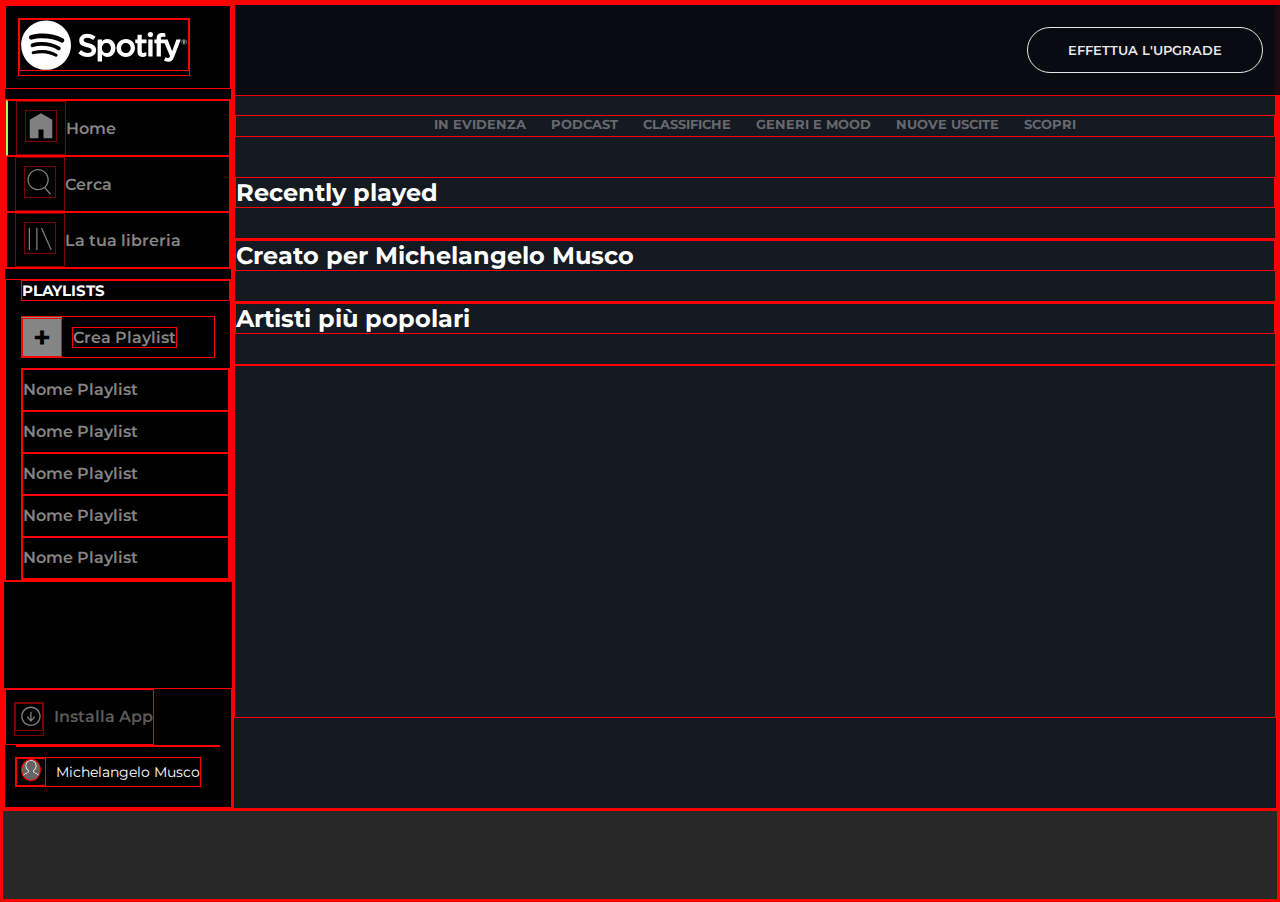
==== day-2/index.html @ 6890e853 "feat: started main sections" ====
<!DOCTYPE html>
<html lang="en">

<head>

    <!-- aggiunti link di stile -->

    <link rel="preconnect" href="https://fonts.googleapis.com">
    <link rel="preconnect" href="https://fonts.gstatic.com" crossorigin>
    <link href="https://fonts.googleapis.com/css2?family=Montserrat:ital,wght@0,100..900;1,100..900&display=swap"
        rel="stylesheet">

    <link rel="stylesheet" href="css/style.css">

    <!-- /aggiunti link di stile -->

    <meta charset="UTF-8">
    <meta name="viewport" content="width=device-width, initial-scale=1.0">
    <title>Spotify</title>
</head>

<body>



    <div id="top_box">

        <!-- sidebar -->

        <div class="col_left">

            <div class="col_left_top">

                <div class="logo">

                    <a class="small_logo" href="https://www.google.com"><img src="../img/logo-small.svg"
                            alt="logo_small"></a>

                    <a class="big_logo" href="https://www.google.com"><img src="../img/logo.svg" alt="logo"></a>

                </div>

                <div class="menu">

                    <div class="icons home">

                        <a href="https://www.google.com">

                            <img src="../img/home.svg" alt="home">

                        </a>

                        <h3>Home</h3>

                    </div>

                    <div class="icons search">

                        <a href="https://www.google.com">

                            <img src="../img/search.svg" alt="search">

                        </a>

                        <h3>Cerca</h3>

                    </div>

                    <div class="icons library">

                        <a href="https://www.google.com">

                            <img src="../img/libreria.svg" alt="library">

                        </a>

                        <h3>La tua libreria</h3>

                    </div>

                </div>      
               
                <div class="playlists">

                    <h2>PLAYLISTS</h2>

                    <div class="new_playlist">

                        <button class="add_button">
                            <h4>+</h4>
                        </button>

                        <h3>Crea Playlist</h3>

                    </div>

                    <ul>
                        <li>Nome Playlist</li>
                        <li>Nome Playlist</li>
                        <li>Nome Playlist</li>
                        <li>Nome Playlist</li>
                        <li>Nome Playlist</li>
                    </ul>

                </div>

            </div>
            
            <div class="col_left_bottom">

                <div class="profile">

                    <a href="https://www.google.com">
                        <img src="../img/download.svg" alt="download_app">
                    </a>
                    <h3>Installa App</h3>

                </div>

                <hr>

                <div class="profile_2">

                    <a href="https://www.google.com">
                        <img class="img_profile" src="../img/profile.svg" alt="download_app">
                    </a>
                    <h3>Michelangelo Musco</h3>

                </div>

            </div>

        </div>

        <!-- /sidebar -->

        <!-- main -->

        <div class="col_right">

            <header class="header">

                <button id="button_upgrade">EFFETTUA L'UPGRADE</button>

            </header>

            <main class="main">

                <nav class="nav">

                    <button>IN EVIDENZA</button>
                    <button>PODCAST</button>
                    <button>CLASSIFICHE</button>
                    <button>GENERI E MOOD</button>
                    <button>NUOVE USCITE</button>
                    <button>SCOPRI</button>

                </nav>

                <h2>Recently played</h2>

                <section class="recently_played"></section>

                <h2>Creato per Michelangelo Musco</h2>

                <section class="created_for_you"></section>

                <h2>Artisti più popolari</h2>
                
                <section class="most_viewed"></section>

            </main>

        </div>

    </div>

    <!-- /main -->

    <!-- footer -->

    <div id="bottom_box"></div>

    <!-- /footer -->

</body>

</html>
---- day-2/css/style.css ----
/* reset */

*{
    box-sizing: border-box;
    padding: 0;
    margin: 0;
    font-family: "Montserrat", serif;
    border: 1px solid red;
}

body{
    height: 100vh;
    background-color: #151922;
}

/* /reset */


/* macrostruttura top e bottom */

#top_box{
    display: flex;
    height: calc(100% - 90px);
}

#bottom_box{
    background-color: #282828;
    height: 90px;
}

/* /macrostruttura top e bottom */


/* struttura colonna sinistra */

.col_left{
    width: 50px;
    overflow: auto;
    display: flex;
    flex-direction: column;
    height: 100%;
    background-color: black;
}

.big_logo{
    display: none;
}

.logo{
    padding: 12px;
    margin-bottom: 10px;
}

.menu{
    color: #5b5b5b;
}

.icons{
    padding:0 8px;
}

.home{
    border-left: 2px solid #b5f84a;    
}

.home:hover{
    border-left: 2px solid #b5f84a;
}

.search:hover{
    border-left: 2px solid #b5f84a;    
}

.library:hover{
    border-left: 2px solid #b5f84a;    
}

.menu a{
    opacity: 0.5;
}

.menu h3{
    font-size: 16px;
    font-weight: 600;
    display: none;
}

.playlists{
    display: none;
}

.col_left_bottom{
    display: flex;
    flex-direction: column;
    align-items: flex-start;
    margin-top: auto;
}

.profile{
    display: flex;
    align-items: center;
}

.profile > a{
    width: 30px;
    margin: 12px 10px 8px 8px;
    opacity: 0.5;
}

.profile > h3{
    color: #5b5b5b; 
    font-size: 16px;   
    font-weight: 600;
    display: none;
}

hr{
    display: none;
    margin: 0 auto;
    width: 90%;
    color: #9a9a9a;
    margin-bottom: 10px;
}

.profile_2{
    display: flex;
    align-items: center;
    margin: 0 10px 20px 10px;
}

.profile_2 > a{
    width: 30px;
    margin-right: 10px;
    padding:0 4px;
}

.profile_2 > h3{
    color: white;
    font-size: 14px;
    font-weight: 400;
    display: none;
}

.img_profile{
    background-color: #656565;
    border-radius: 50%;
}

/* /struttura colonna sinistra */


/* struttura colonna destra */

.col_right{
    height: 100%;
    width: calc(100% - 50px)
}

    /* header */

.header{
    display: flex;
    justify-content: flex-end;
    position: fixed;
    opacity: 0.9;
    width: 100%;
    background-color: #080b12;
}

#button_upgrade{
    padding:14px 40px;
    margin: 22px 70px 22px 16px;
    color: white;
    font-weight: 600;
    border: 1px solid white;
    border-radius: 30px;
    background-color: transparent;
}

    /* /header */


    /* main */

.main{
    height: calc(100% - 90px);
    overflow: auto;
}

.nav{
    margin-top: 110px;
    display: flex;
    flex-wrap: wrap;
    justify-content: center;
    gap: 25px;
    margin-bottom: 40px;
}

.nav > button{
    background-color: transparent;
    color: #66696e ;
    border: none;
    font-weight: 700;
    padding-bottom: 4px;
    /* border-bottom: 2px solid #adff2f; */
}

.main > h2{
    color: white;
    margin-bottom: 30px;
}


    /* /main */


/* /struttura colonna destra */



/* sezione responsive */



/* schermo small 576px - 768px */

@media screen and (min-width:576px){

    .col_left{
        width: 230px;
        height: 100%;
        background-color: black;
    }

    .logo{
        padding-right: 40px;
    }

    .small_logo{
        display: none;
    }

    .big_logo{
        display: block;
    }

    .menu{
        flex-direction: column;
        margin-bottom: 10px;
    }

    .menu a{
        width: 50px;
        padding: 8px;
    }

    .menu h3{
        display: contents;
        color: #858585;
        font-weight: 600;
    }

    .icons{
        display: flex;
        align-items: center;
    }

    .playlists{
        font-size: 10px;
        color: white;
        display: block;
    }

    .playlists > h2{
        margin-left: 15px;
        margin-bottom: 15px;
    }

    .new_playlist{
        display: flex;
        align-items: center;
        margin:0 15px 10px 15px;
    }

    .add_button{
        margin-right: 10px;
        width: 40px;
        height: 40px;
        background-color: #858585;
        border: 0;
    }

    .add_button > h4{
        font-family: "Montserrat", serif;
        font-size: 30px;
    }

    .new_playlist > h3{
        font-size: 16px;
        font-weight: 600;
        color: #858585;
    }

    .playlists > ul{
        font-weight: 600;
        font-size: 16px;
        color: #858585;
        line-height: 2.5rem;
        margin-left: 15px;
        list-style: none;

    }

    .profile > h3{
        display: contents;
    }

    hr{
        display: block;
    }
    
    .profile_2 > h3{
        display: contents;
    }

    .col_right{
        width: calc(100% - 230px);
    }

    #button_upgrade{
        margin-right: 250px;
    }

}

/* /schermo small 576px - 768px */


/* schermo medium 768px - 992px */

@media screen and (min-width:768px){}

/* /schermo medium 768px - 992px */


/* schermo large > 992px */

@media screen and (min-width:992px){}

/* /schermo large > 992px */



/* /sezione responsive */
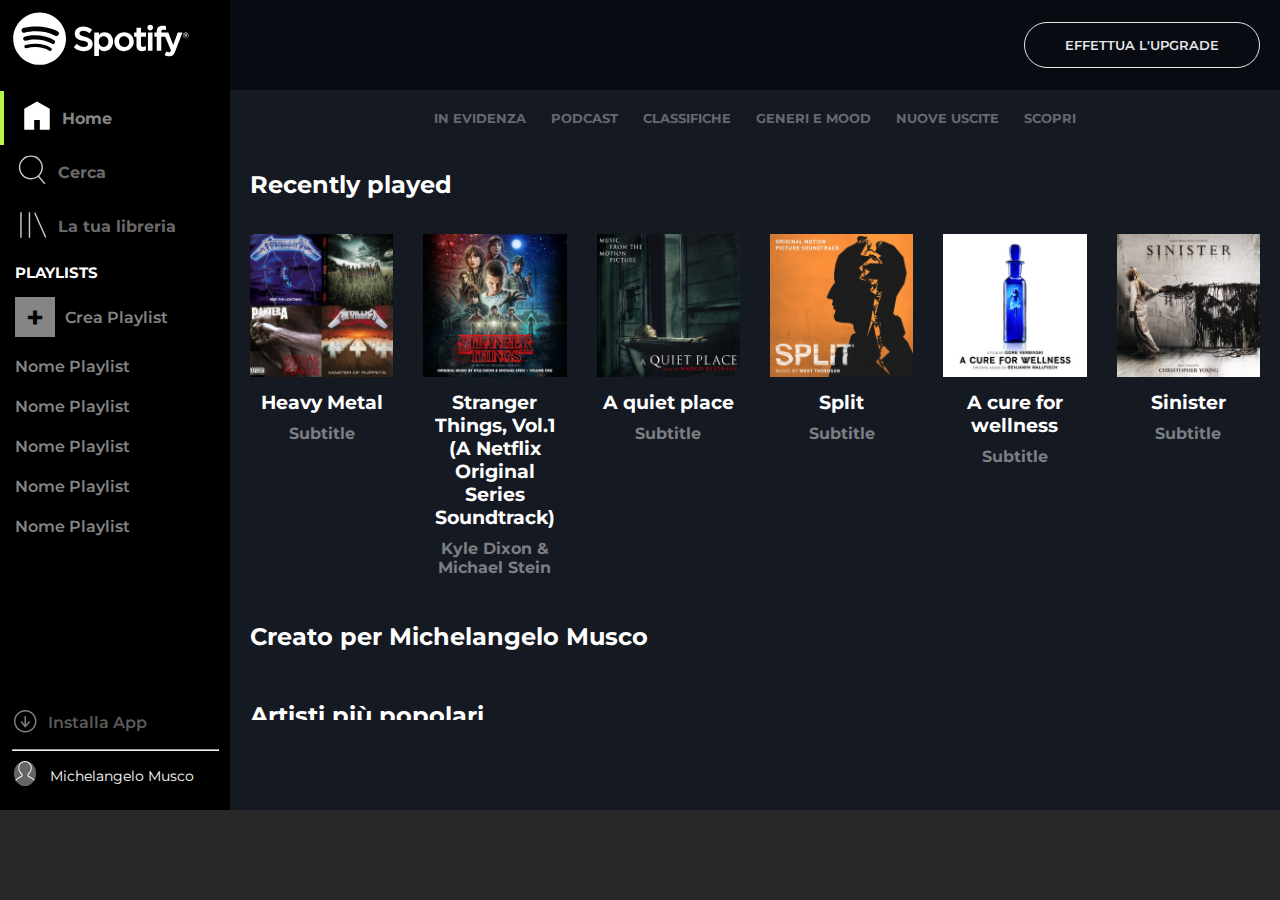
==== commit 399c1245: "feat: create first main section "recently_played"" ====
--- a/day-2/index.html
+++ b/day-2/index.html
@@ -159,7 +159,57 @@
 
                 <h2>Recently played</h2>
 
-                <section class="recently_played"></section>
+                <section class="recently_played">
+
+                    <div class="folder">
+
+                        <img src="../img/metal_lifting.jpg" alt="Heavy_Metal">
+                        <h3>Heavy Metal</h3>
+                        <h4>Subtitle</h4>
+
+                    </div>
+
+                    <div class="folder">
+
+                        <img src="../img/stranger.jpeg" alt="Stranger_Things_OST">
+                        <h3>Stranger Things, Vol.1 (A Netflix Original Series Soundtrack)</h3>
+                        <h4>Kyle Dixon & Michael Stein</h4>
+
+                    </div>
+
+                    <div class="folder">
+
+                        <img src="../img/aquietplace.jpeg" alt="A_Quiet_Place_OST">
+                        <h3>A quiet place</h3>
+                        <h4>Subtitle</h4>
+
+                    </div>
+
+                    <div class="folder">
+
+                        <img src="../img/split.jpeg" alt="Split_OST">
+                        <h3>Split</h3>
+                        <h4>Subtitle</h4>
+
+                    </div>
+
+                    <div class="folder">
+
+                        <img src="../img/cure.jpeg" alt="A_Cure_For_Wellness_OST">
+                        <h3>A cure for wellness</h3>
+                        <h4>Subtitle</h4>
+
+                    </div>
+
+                    <div class="folder">
+
+                        <img src="../img/sinister.jpeg" alt="Sinister_OST">
+                        <h3>Sinister</h3>
+                        <h4>Subtitle</h4>
+
+                    </div>
+
+                </section>
 
                 <h2>Creato per Michelangelo Musco</h2>
 
--- a/day-2/css/style.css
+++ b/day-2/css/style.css
@@ -5,7 +5,7 @@
     padding: 0;
     margin: 0;
     font-family: "Montserrat", serif;
-    border: 1px solid red;
+    /* border: 1px solid red; */
 }
 
 body{
@@ -57,31 +57,32 @@
 
 .icons{
     padding:0 8px;
+    border: none;
 }
 
 .home{
-    border-left: 2px solid #b5f84a;    
+    border-left: 4px solid #b5f84a;    
 }
 
 .home:hover{
-    border-left: 2px solid #b5f84a;
+    border-left: 4px solid #b5f84a;
 }
 
 .search:hover{
-    border-left: 2px solid #b5f84a;    
+    border-left: 4px solid #b5f84a;    
 }
 
 .library:hover{
-    border-left: 2px solid #b5f84a;    
-}
-
-.menu a{
-    opacity: 0.5;
+    border-left: 4px solid #b5f84a;    
+}
+
+.search , .library{
+    opacity: 0.8;
 }
 
 .menu h3{
     font-size: 16px;
-    font-weight: 600;
+    font-weight: 700;
     display: none;
 }
 
@@ -207,9 +208,38 @@
 
 .main > h2{
     color: white;
-    margin-bottom: 30px;
-}
-
+    font-size: 24px;
+    margin-bottom: 20px;
+    margin-left: 20px;
+}
+
+.main > section{
+    display: flex;
+    flex-wrap: wrap;
+    margin: 0 5px 30px 5px;
+
+}
+
+.folder{
+    padding: 15px;
+    width: calc(100% / 2);
+}
+
+.folder > img{
+    max-width: 100%;
+}
+
+.folder > h3{
+    color: white;
+    font-weight: 700;
+    text-align: center;
+    margin: 10px 0;
+}
+
+.folder > h4{
+    color: #7b7e82;
+    text-align: center;
+}
 
     /* /main */
 
@@ -257,7 +287,7 @@
     .menu h3{
         display: contents;
         color: #858585;
-        font-weight: 600;
+        font-weight: 700;
     }
 
     .icons{
@@ -338,14 +368,25 @@
 
 /* schermo medium 768px - 992px */
 
-@media screen and (min-width:768px){}
+@media screen and (min-width:768px){
+    .folder{
+        padding: 15px;
+        width: calc(100% / 4);
+    }
+}
 
 /* /schermo medium 768px - 992px */
 
 
 /* schermo large > 992px */
 
-@media screen and (min-width:992px){}
+@media screen and (min-width:992px){
+    .folder{
+        padding: 15px;
+        width: calc(100% / 6);
+    }
+    
+}
 
 /* /schermo large > 992px */
 
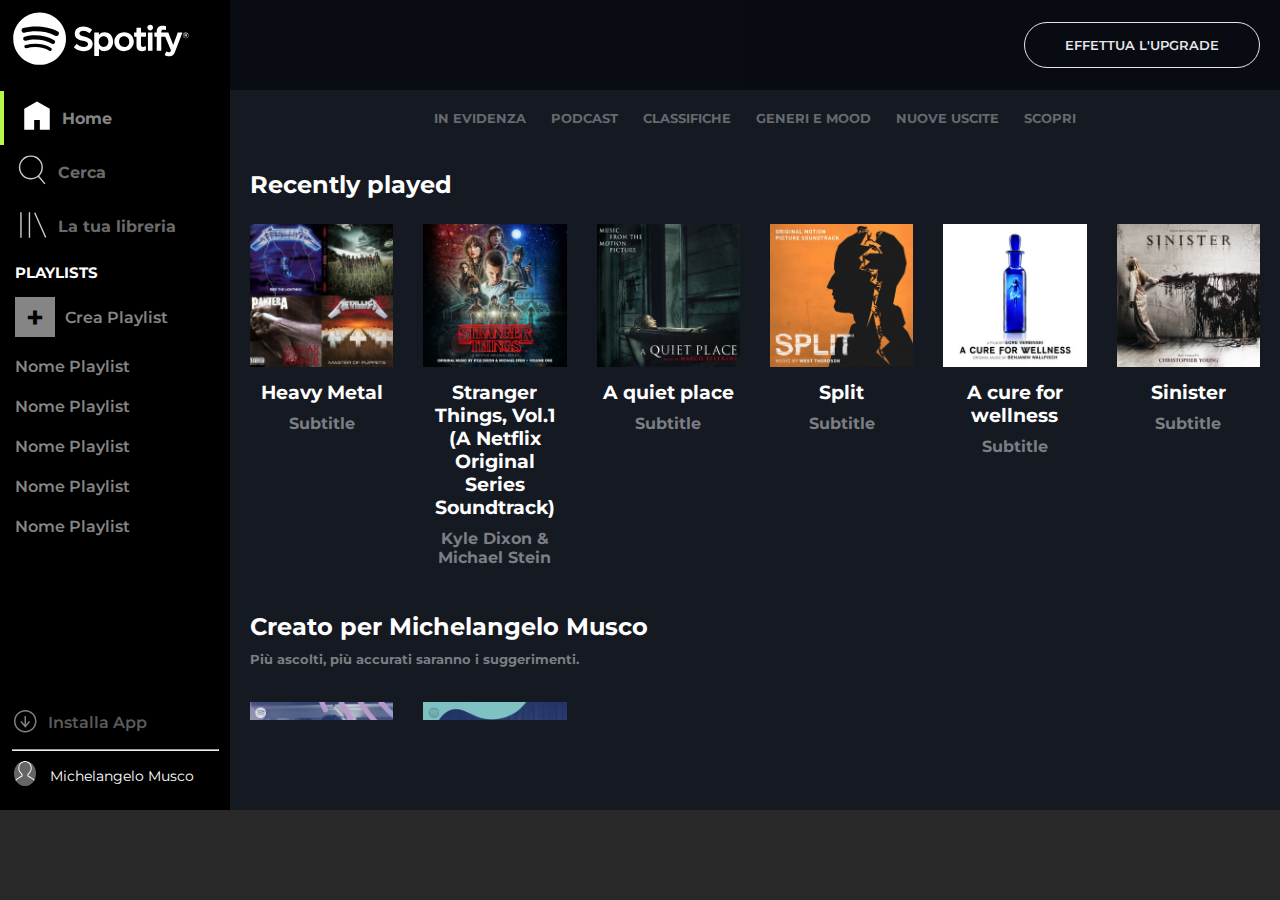
==== commit a31e1b1d: "feat: create main sections "created_for_you" & "most_view"" ====
--- a/day-2/index.html
+++ b/day-2/index.html
@@ -212,12 +212,46 @@
                 </section>
 
                 <h2>Creato per Michelangelo Musco</h2>
-
-                <section class="created_for_you"></section>
+                <h5>Più ascolti, più accurati saranno i suggerimenti.</h5>
+
+                <section class="created_for_you">
+
+                    <div class="folder">
+
+                        <img src="../img/radar.jpeg" alt="Release_Radar">
+                        <h3>Release Radar</h3>
+
+                    </div>
+
+                    <div class="folder">
+
+                        <img src="../img/mixdaily.jpeg" alt="Mix_Daily">
+                        <h3>Daily Mix 1</h3>
+
+                    </div>
+
+                </section>
 
                 <h2>Artisti più popolari</h2>
+                <h5>Più ascolti, più accurati saranno i suggerimenti.</h5>
                 
-                <section class="most_viewed"></section>
+                <section class="most_viewed">
+
+                    <div class="folder">
+
+                        <img class="round" src="../img/youg.jpeg" alt="Lana_Del_Rey">
+                        <h3>Lana Del Rey</h3>
+
+                    </div>
+
+                    <div class="folder">
+
+                        <img class="round" src="../img/einaudi.jpeg" alt="Ludovico_Einaudi">
+                        <h3>Ludovico Einaudi</h3>
+
+                    </div>
+
+                </section>
 
             </main>
 
--- a/day-2/css/style.css
+++ b/day-2/css/style.css
@@ -209,7 +209,7 @@
 .main > h2{
     color: white;
     font-size: 24px;
-    margin-bottom: 20px;
+    margin-bottom: 10px;
     margin-left: 20px;
 }
 
@@ -241,6 +241,16 @@
     text-align: center;
 }
 
+main h5{
+    color: #7b7e82;
+    margin-left: 20px;
+    margin-bottom: 20px;
+
+}
+
+.round{
+    border-radius: 50%;
+}
     /* /main */
 
 
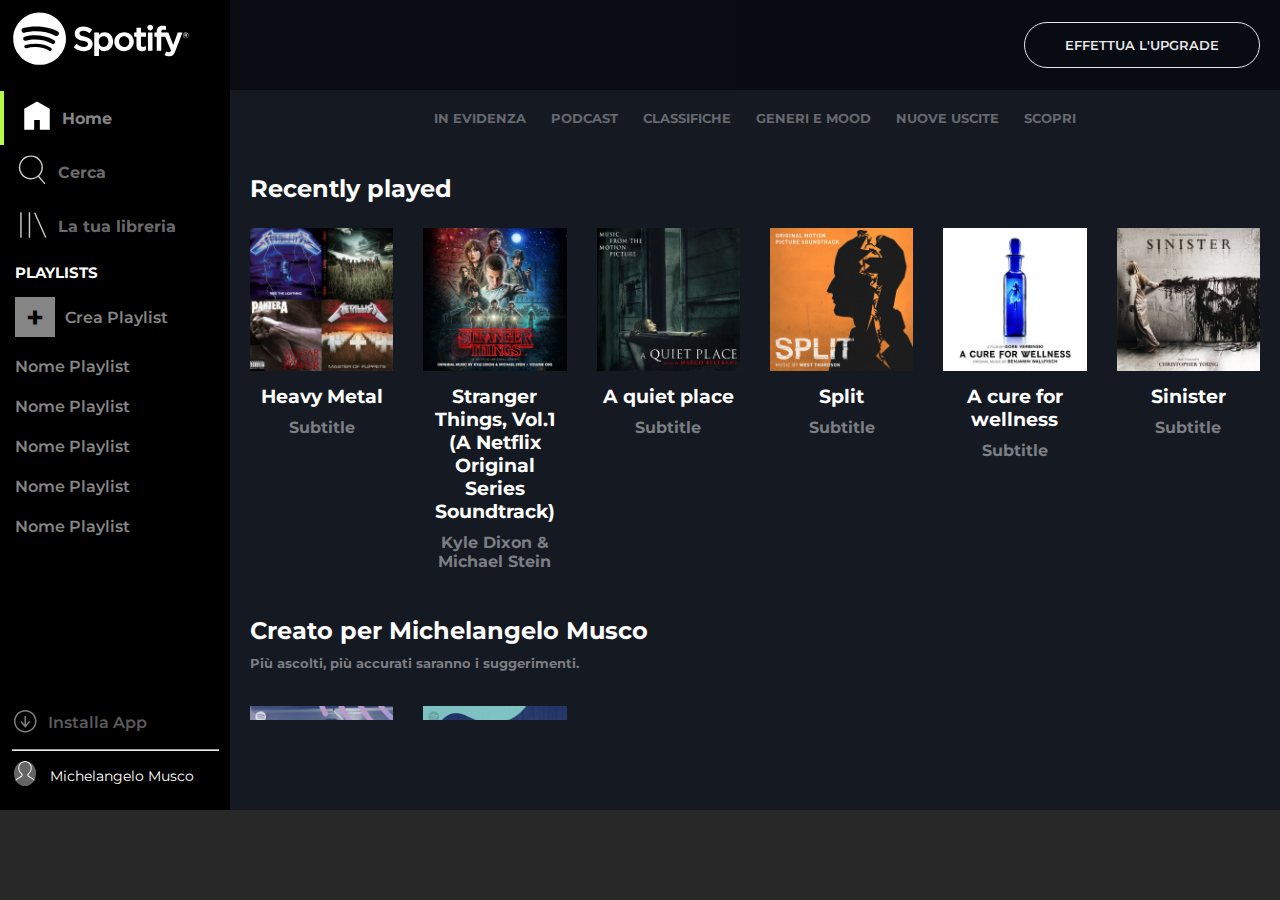
==== commit 8a5113ba: "feat: create hover effect in navbar" ====
--- a/day-2/index.html
+++ b/day-2/index.html
@@ -148,12 +148,47 @@
 
                 <nav class="nav">
 
-                    <button>IN EVIDENZA</button>
-                    <button>PODCAST</button>
-                    <button>CLASSIFICHE</button>
-                    <button>GENERI E MOOD</button>
-                    <button>NUOVE USCITE</button>
-                    <button>SCOPRI</button>
+                    <div class="navbar">
+
+                        <button>IN EVIDENZA</button>
+                        <div class="bb_green"></div>
+
+                    </div>
+
+                    <div class="navbar">
+
+                        <button>PODCAST</button>
+                        <div class="bb_green"></div>
+
+                    </div>
+
+                    <div class="navbar">
+
+                        <button>CLASSIFICHE</button>
+                        <div class="bb_green"></div>
+
+                    </div>
+
+                    <div class="navbar">
+
+                        <button>GENERI E MOOD</button>
+                        <div class="bb_green"></div>
+
+                    </div>
+
+                    <div class="navbar">
+
+                        <button>NUOVE USCITE</button>
+                        <div class="bb_green"></div>
+
+                    </div>
+
+                    <div class="navbar">
+
+                        <button>SCOPRI</button>
+                        <div class="bb_green"></div>
+
+                    </div>
 
                 </nav>
 
--- a/day-2/css/style.css
+++ b/day-2/css/style.css
@@ -197,13 +197,26 @@
     margin-bottom: 40px;
 }
 
-.nav > button{
+.nav button{
     background-color: transparent;
     color: #66696e ;
     border: none;
     font-weight: 700;
     padding-bottom: 4px;
-    /* border-bottom: 2px solid #adff2f; */
+    margin-bottom: 4px;
+}
+
+.navbar{
+    display: flex;
+    flex-direction: column;
+}
+
+.navbar:hover .bb_green{
+    background-color:#adff2f;    
+    width: 30%;
+    height: 2px;
+    align-self: center;
+    margin-bottom: -2px;
 }
 
 .main > h2{
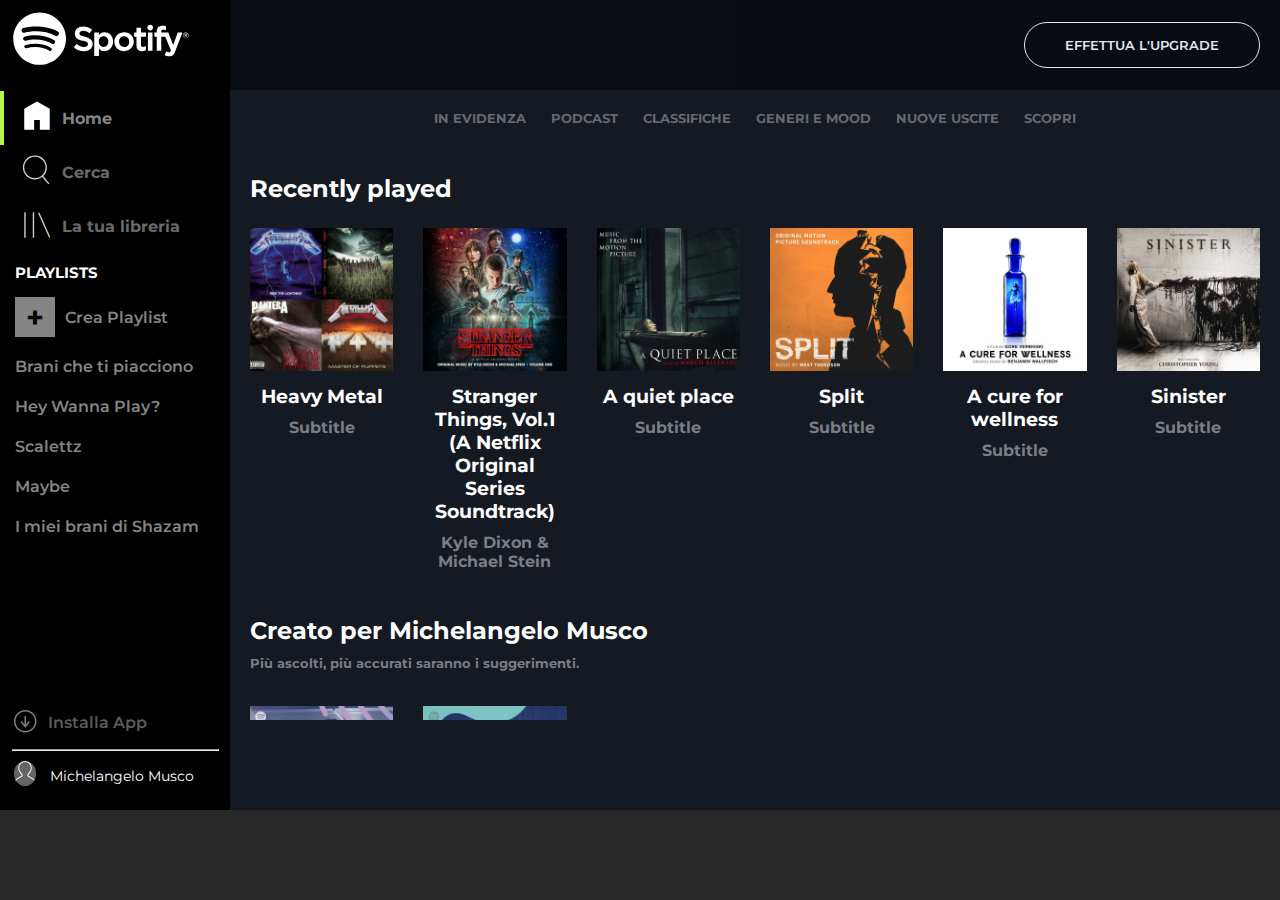
==== commit 48d01349: "feat: changed playlist names" ====
--- a/day-2/index.html
+++ b/day-2/index.html
@@ -95,11 +95,11 @@
                     </div>
 
                     <ul>
-                        <li>Nome Playlist</li>
-                        <li>Nome Playlist</li>
-                        <li>Nome Playlist</li>
-                        <li>Nome Playlist</li>
-                        <li>Nome Playlist</li>
+                        <li>Brani che ti piacciono</li>
+                        <li>Hey Wanna Play?</li>
+                        <li>Scalettz</li>
+                        <li>Maybe</li>
+                        <li>I miei brani di Shazam</li>
                     </ul>
 
                 </div>
--- a/day-2/css/style.css
+++ b/day-2/css/style.css
@@ -64,8 +64,12 @@
     border-left: 4px solid #b5f84a;    
 }
 
-.home:hover{
-    border-left: 4px solid #b5f84a;
+.search{
+    border-left: 4px solid transparent;
+}
+
+.library{
+    border-left: 4px solid transparent;
 }
 
 .search:hover{
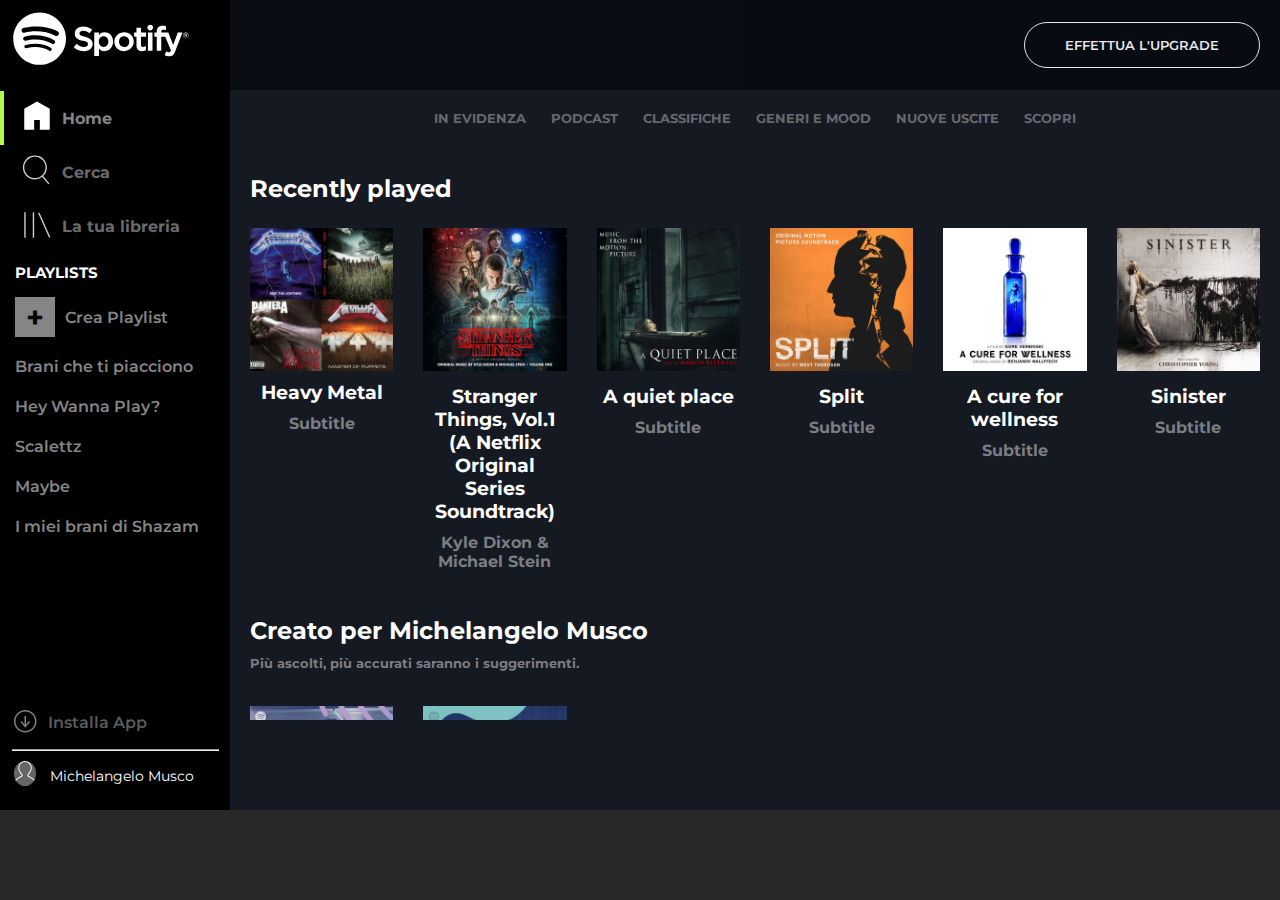
==== commit 6f01f27a: "feat: added play:hover effect" ====
--- a/day-2/index.html
+++ b/day-2/index.html
@@ -9,6 +9,8 @@
     <link rel="preconnect" href="https://fonts.gstatic.com" crossorigin>
     <link href="https://fonts.googleapis.com/css2?family=Montserrat:ital,wght@0,100..900;1,100..900&display=swap"
         rel="stylesheet">
+
+    <link rel="stylesheet" href="https://cdnjs.cloudflare.com/ajax/libs/font-awesome/6.7.2/css/all.min.css" integrity="sha512-Evv84Mr4kqVGRNSgIGL/F/aIDqQb7xQ2vcrdIwxfjThSH8CSR7PBEakCr51Ck+w+/U6swU2Im1vVX0SVk9ABhg==" crossorigin="anonymous" referrerpolicy="no-referrer" />
 
     <link rel="stylesheet" href="css/style.css">
 
@@ -198,9 +200,16 @@
 
                     <div class="folder">
 
-                        <img src="../img/metal_lifting.jpg" alt="Heavy_Metal">
+                        <div class="folder2">
+                                
+                            <img src="../img/metal_lifting.jpg" alt="Heavy_Metal">
+                            <i class="fa-regular fa-circle-play"></i>
+
+                        </div>
+
                         <h3>Heavy Metal</h3>
-                        <h4>Subtitle</h4>
+
+                        <h4>Subtitle</h4>                        
 
                     </div>
 
--- a/day-2/css/style.css
+++ b/day-2/css/style.css
@@ -242,7 +242,7 @@
     width: calc(100% / 2);
 }
 
-.folder > img{
+.folder img{
     max-width: 100%;
 }
 
@@ -256,6 +256,25 @@
 .folder > h4{
     color: #7b7e82;
     text-align: center;
+}
+
+.folder2{
+    position: relative;
+    display: flex;
+    justify-content: center;
+    align-items: center;
+}
+
+.folder2 > i{
+    font-size: 4rem;
+    color: white;
+    opacity: 0.5;
+    position: absolute;
+    display: none;
+}
+
+.folder2:hover i{
+    display: block;
 }
 
 main h5{
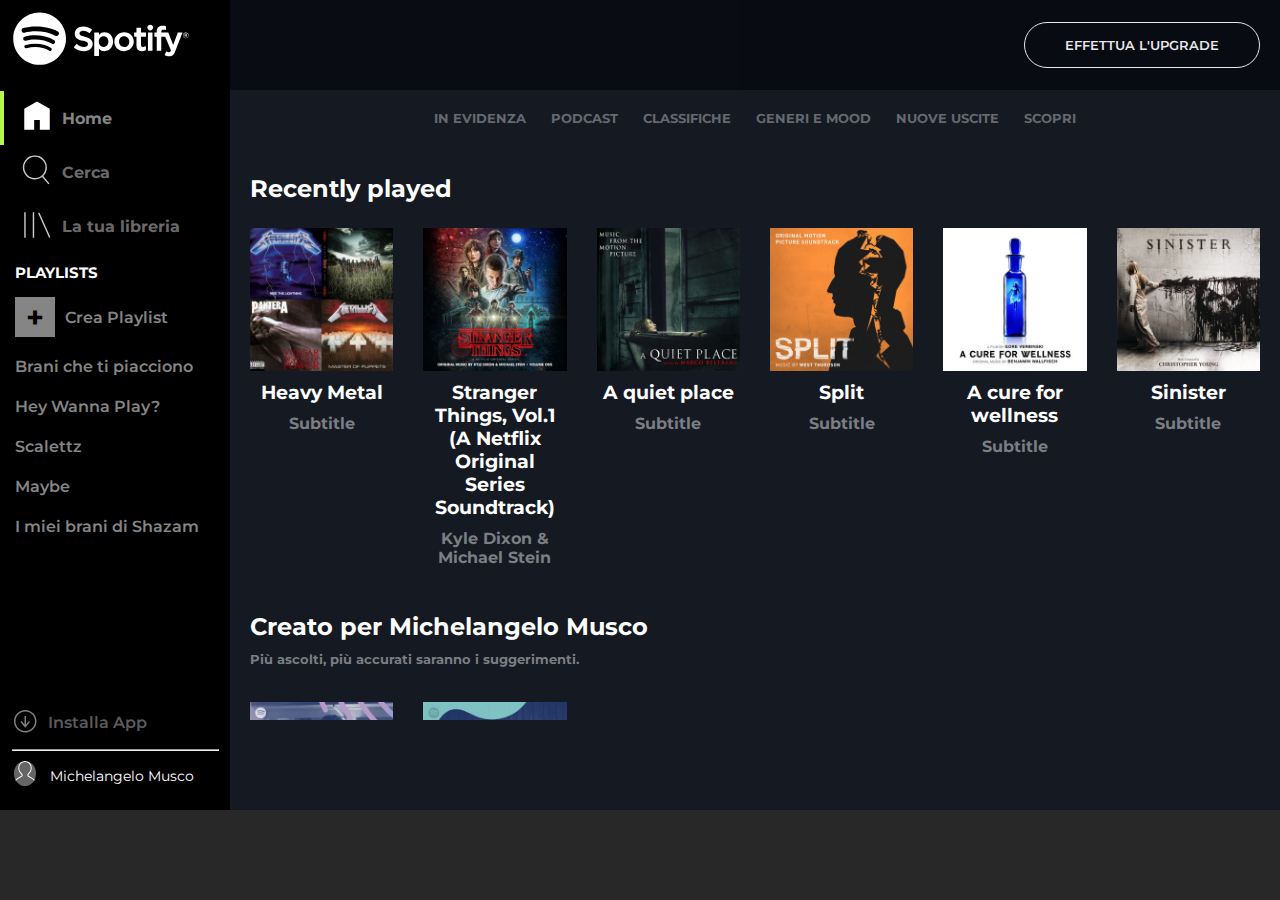
==== commit 68e2ef5a: "feat: added play:hover effect to all sections" ====
--- a/day-2/index.html
+++ b/day-2/index.html
@@ -200,7 +200,7 @@
 
                     <div class="folder">
 
-                        <div class="folder2">
+                        <div class="folder_play">
                                 
                             <img src="../img/metal_lifting.jpg" alt="Heavy_Metal">
                             <i class="fa-regular fa-circle-play"></i>
@@ -215,7 +215,13 @@
 
                     <div class="folder">
 
-                        <img src="../img/stranger.jpeg" alt="Stranger_Things_OST">
+                        <div class="folder_play">
+
+                            <img src="../img/stranger.jpeg" alt="Stranger_Things_OST">
+                            <i class="fa-regular fa-circle-play"></i>
+
+                        </div>
+
                         <h3>Stranger Things, Vol.1 (A Netflix Original Series Soundtrack)</h3>
                         <h4>Kyle Dixon & Michael Stein</h4>
 
@@ -223,7 +229,13 @@
 
                     <div class="folder">
 
-                        <img src="../img/aquietplace.jpeg" alt="A_Quiet_Place_OST">
+                        <div class="folder_play">
+
+                            <img src="../img/aquietplace.jpeg" alt="A_Quiet_Place_OST">
+                            <i class="fa-regular fa-circle-play"></i>
+
+                        </div>
+
                         <h3>A quiet place</h3>
                         <h4>Subtitle</h4>
 
@@ -231,7 +243,13 @@
 
                     <div class="folder">
 
-                        <img src="../img/split.jpeg" alt="Split_OST">
+                        <div class="folder_play">
+
+                            <img src="../img/split.jpeg" alt="Split_OST">
+                            <i class="fa-regular fa-circle-play"></i>
+
+                        </div>
+
                         <h3>Split</h3>
                         <h4>Subtitle</h4>
 
@@ -239,7 +257,13 @@
 
                     <div class="folder">
 
-                        <img src="../img/cure.jpeg" alt="A_Cure_For_Wellness_OST">
+                        <div class="folder_play">
+
+                            <img src="../img/cure.jpeg" alt="A_Cure_For_Wellness_OST">
+                            <i class="fa-regular fa-circle-play"></i>
+
+                        </div>
+
                         <h3>A cure for wellness</h3>
                         <h4>Subtitle</h4>
 
@@ -247,7 +271,13 @@
 
                     <div class="folder">
 
-                        <img src="../img/sinister.jpeg" alt="Sinister_OST">
+                        <div class="folder_play">
+
+                            <img src="../img/sinister.jpeg" alt="Sinister_OST">
+                            <i class="fa-regular fa-circle-play"></i>
+
+                        </div>
+
                         <h3>Sinister</h3>
                         <h4>Subtitle</h4>
 
@@ -262,14 +292,27 @@
 
                     <div class="folder">
 
-                        <img src="../img/radar.jpeg" alt="Release_Radar">
+                        <div class="folder_play">
+
+                            <img src="../img/radar.jpeg" alt="Release_Radar">
+                            <i class="fa-regular fa-circle-play"></i>
+
+                        </div>
+
                         <h3>Release Radar</h3>
 
                     </div>
 
                     <div class="folder">
 
-                        <img src="../img/mixdaily.jpeg" alt="Mix_Daily">
+                        <div class="folder_play">
+
+                            <img src="../img/mixdaily.jpeg" alt="Mix_Daily">
+                            <i class="fa-regular fa-circle-play"></i>
+    
+
+                        </div>
+
                         <h3>Daily Mix 1</h3>
 
                     </div>
@@ -283,15 +326,29 @@
 
                     <div class="folder">
 
-                        <img class="round" src="../img/youg.jpeg" alt="Lana_Del_Rey">
+                        <div class="folder_play">
+
+                            <img class="round" src="../img/youg.jpeg" alt="Lana_Del_Rey">
+                            <i class="fa-regular fa-circle-play"></i>
+
+                        </div>
+
                         <h3>Lana Del Rey</h3>
-
-                    </div>
-
-                    <div class="folder">
-
-                        <img class="round" src="../img/einaudi.jpeg" alt="Ludovico_Einaudi">
+                        <h4>Subtitle</h4>
+
+                    </div>
+
+                    <div class="folder">
+
+                        <div class="folder_play">
+
+                            <img class="round" src="../img/einaudi.jpeg" alt="Ludovico_Einaudi">
+                            <i class="fa-regular fa-circle-play"></i>
+
+                        </div>
+
                         <h3>Ludovico Einaudi</h3>
+                        <h4>Subtitle</h4>
 
                     </div>
 
--- a/day-2/css/style.css
+++ b/day-2/css/style.css
@@ -258,22 +258,22 @@
     text-align: center;
 }
 
-.folder2{
+.folder_play{
     position: relative;
     display: flex;
     justify-content: center;
     align-items: center;
 }
 
-.folder2 > i{
+.folder_play > i{
     font-size: 4rem;
     color: white;
-    opacity: 0.5;
+    opacity: 0.8;
     position: absolute;
     display: none;
 }
 
-.folder2:hover i{
+.folder_play:hover i{
     display: block;
 }
 
